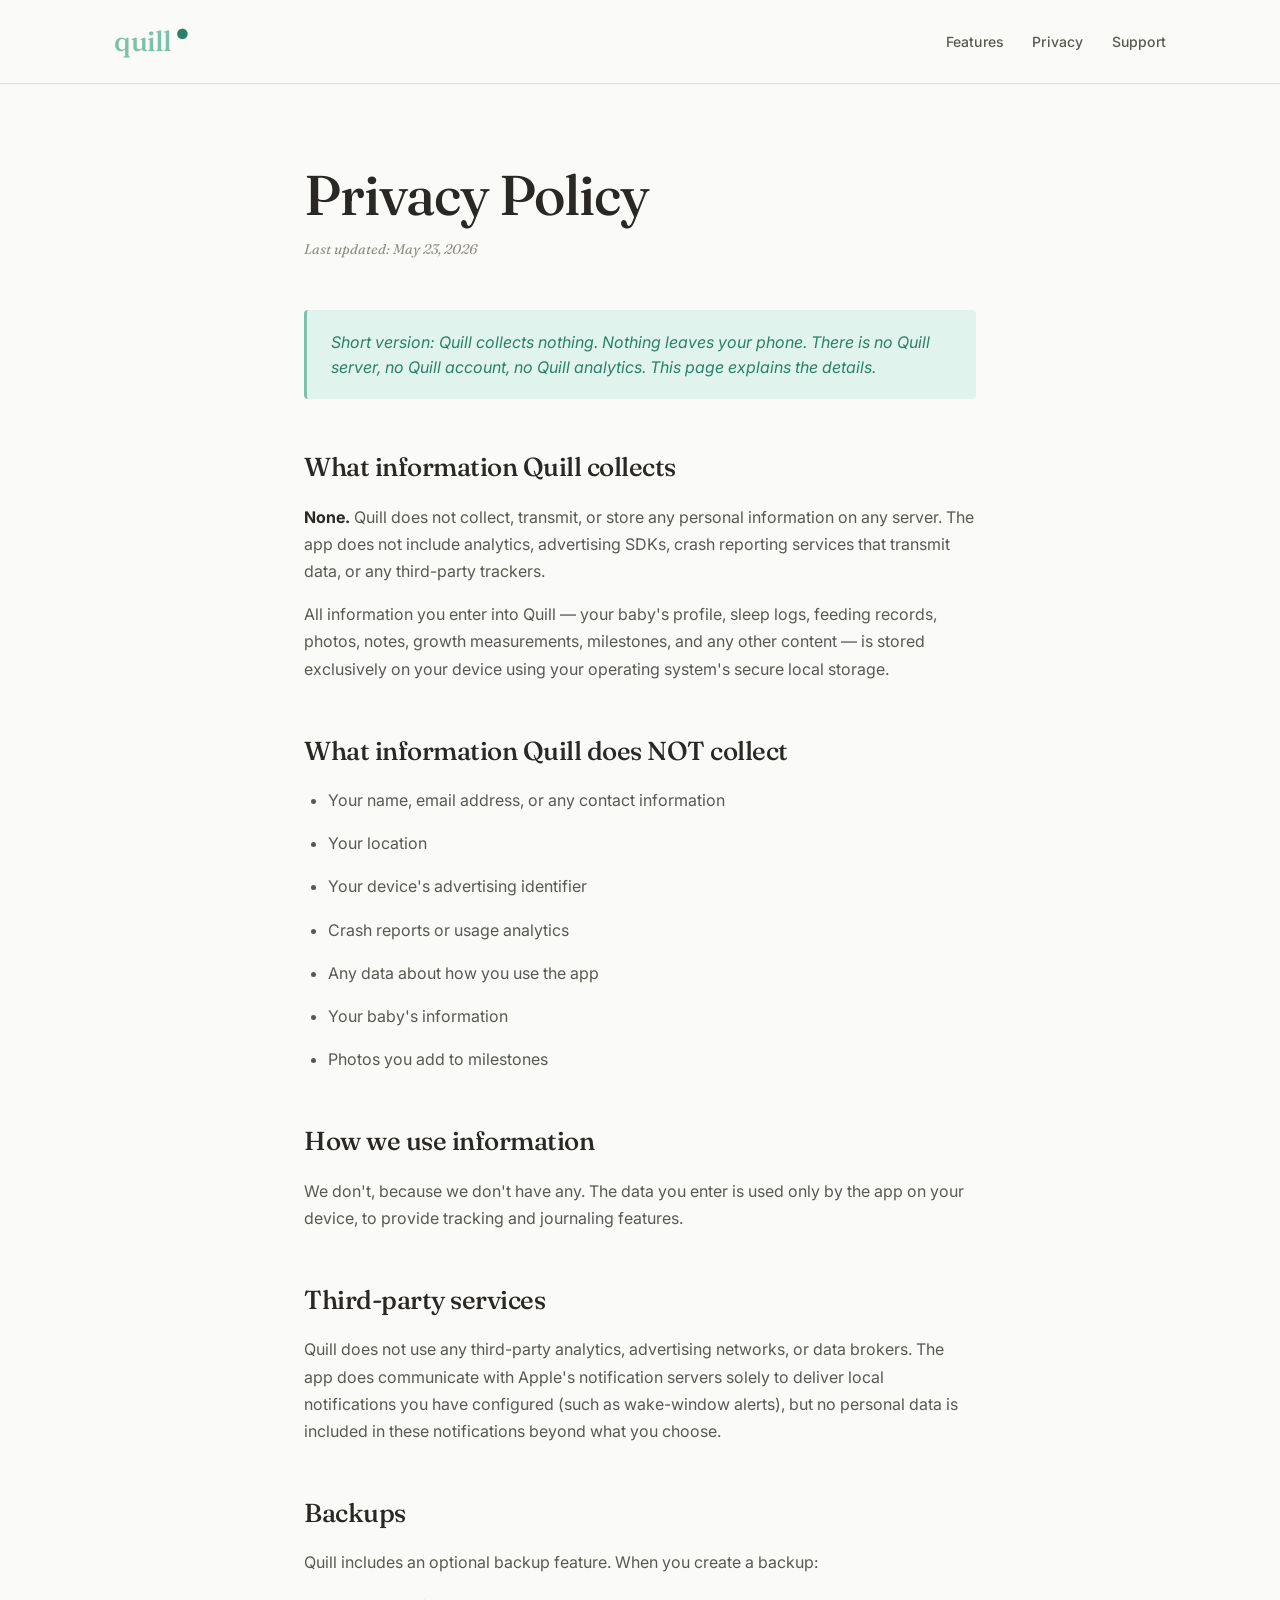
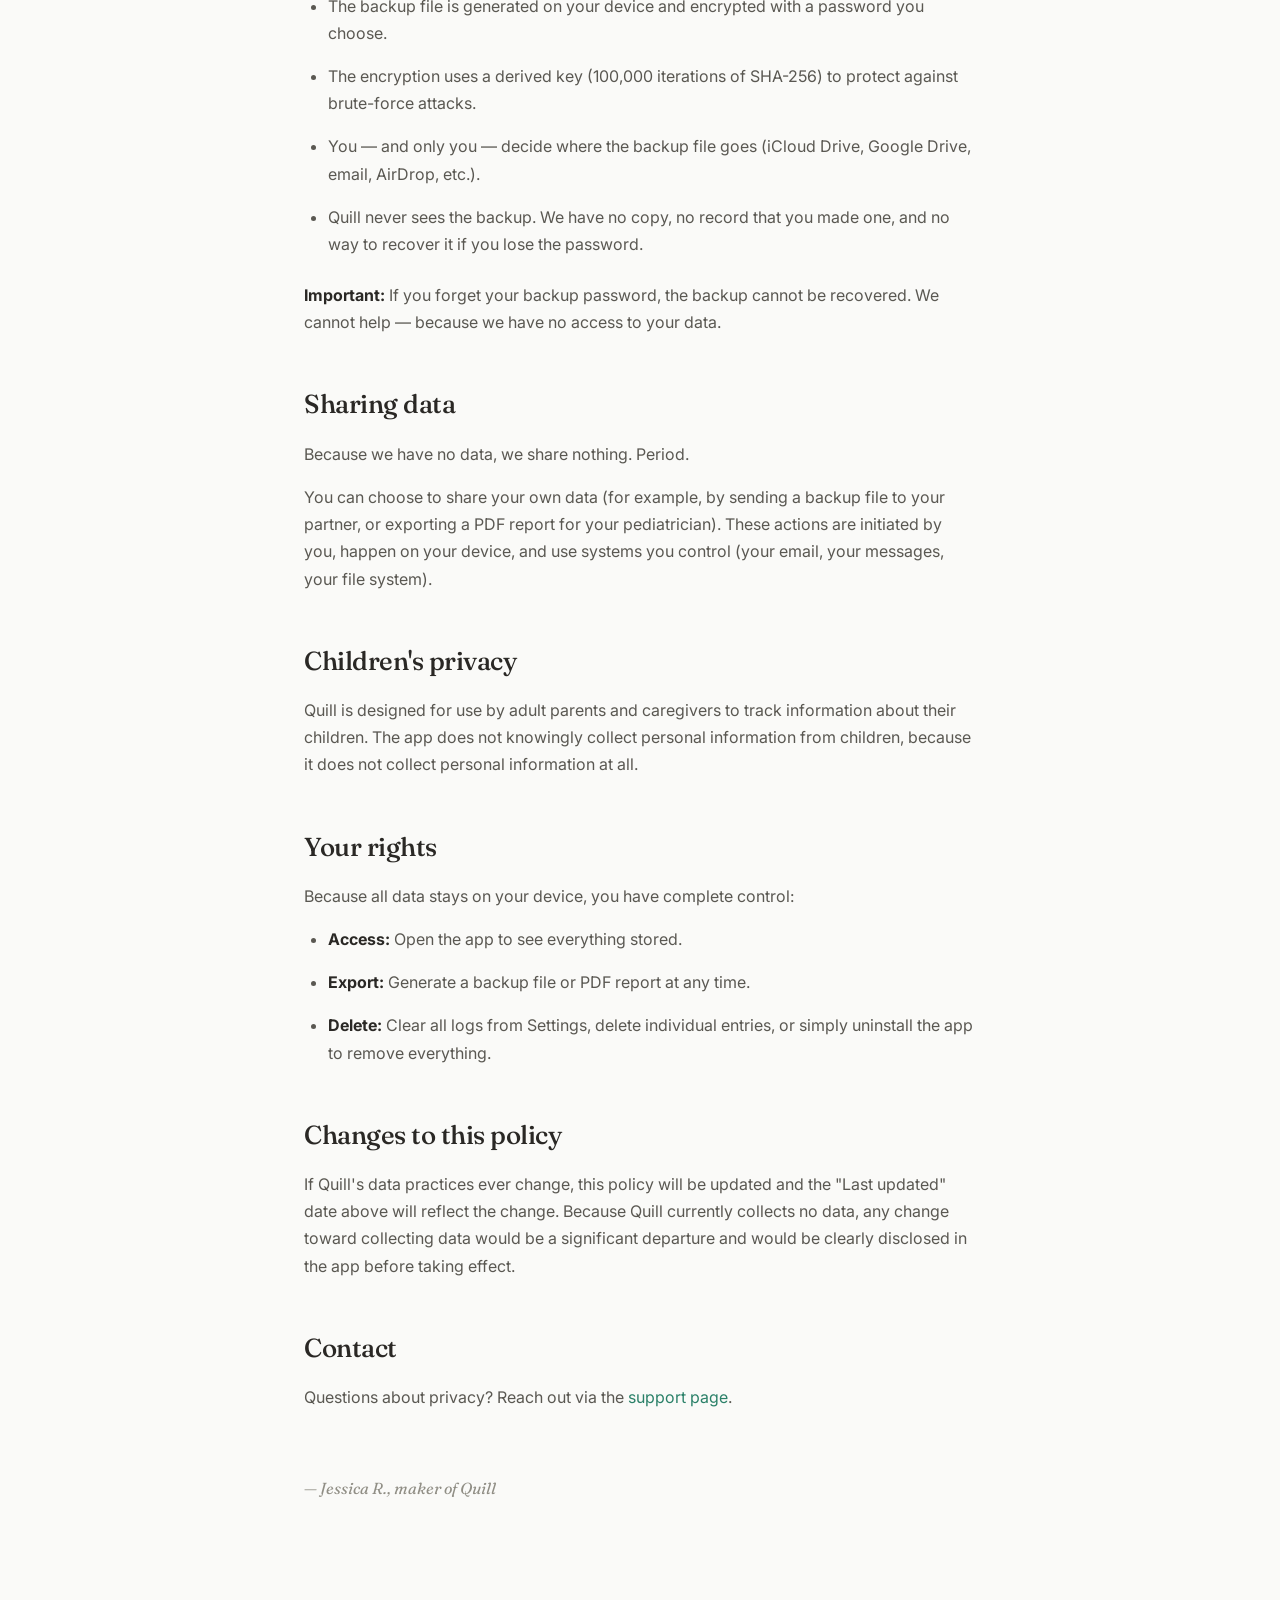
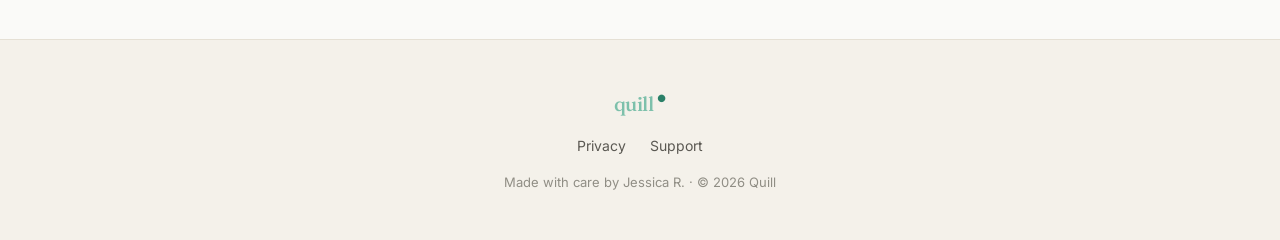
==== privacy.html @ 3c875e8f "Add files via upload" ====
<!DOCTYPE html>
<html lang="en">
<head>
  <meta charset="UTF-8" />
  <meta name="viewport" content="width=device-width, initial-scale=1.0" />
  <title>Privacy Policy — Quill</title>
  <link rel="preconnect" href="https://fonts.googleapis.com" />
  <link rel="preconnect" href="https://fonts.gstatic.com" crossorigin />
  <link href="https://fonts.googleapis.com/css2?family=Fraunces:opsz,wght@9..144,400;9..144,500;9..144,600&family=Inter:wght@400;500;600&display=swap" rel="stylesheet" />
  <link rel="stylesheet" href="style.css" />
</head>
<body>

  <header class="site-header">
    <div class="container header-inner">
      <a href="/" class="brand">
        <span class="brand-word">quill</span>
        <span class="brand-drop" aria-hidden="true">●</span>
      </a>
      <nav class="site-nav">
        <a href="index.html#features">Features</a>
        <a href="index.html#privacy">Privacy</a>
        <a href="support.html">Support</a>
      </nav>
    </div>
  </header>

  <main class="article">
    <div class="container article-inner">

      <h1>Privacy Policy</h1>
      <p class="article-meta">Last updated: May 23, 2026</p>

      <div class="callout">
        Short version: Quill collects nothing. Nothing leaves your phone. There is no Quill server, no Quill account, no Quill analytics. This page explains the details.
      </div>

      <h2>What information Quill collects</h2>
      <p><strong>None.</strong> Quill does not collect, transmit, or store any personal information on any server. The app does not include analytics, advertising SDKs, crash reporting services that transmit data, or any third-party trackers.</p>
      <p>All information you enter into Quill — your baby's profile, sleep logs, feeding records, photos, notes, growth measurements, milestones, and any other content — is stored exclusively on your device using your operating system's secure local storage.</p>

      <h2>What information Quill does NOT collect</h2>
      <ul>
        <li>Your name, email address, or any contact information</li>
        <li>Your location</li>
        <li>Your device's advertising identifier</li>
        <li>Crash reports or usage analytics</li>
        <li>Any data about how you use the app</li>
        <li>Your baby's information</li>
        <li>Photos you add to milestones</li>
      </ul>

      <h2>How we use information</h2>
      <p>We don't, because we don't have any. The data you enter is used only by the app on your device, to provide tracking and journaling features.</p>

      <h2>Third-party services</h2>
      <p>Quill does not use any third-party analytics, advertising networks, or data brokers. The app does communicate with Apple's notification servers solely to deliver local notifications you have configured (such as wake-window alerts), but no personal data is included in these notifications beyond what you choose.</p>

      <h2>Backups</h2>
      <p>Quill includes an optional backup feature. When you create a backup:</p>
      <ul>
        <li>The backup file is generated on your device and encrypted with a password you choose.</li>
        <li>The encryption uses a derived key (100,000 iterations of SHA-256) to protect against brute-force attacks.</li>
        <li>You — and only you — decide where the backup file goes (iCloud Drive, Google Drive, email, AirDrop, etc.).</li>
        <li>Quill never sees the backup. We have no copy, no record that you made one, and no way to recover it if you lose the password.</li>
      </ul>
      <p><strong>Important:</strong> If you forget your backup password, the backup cannot be recovered. We cannot help — because we have no access to your data.</p>

      <h2>Sharing data</h2>
      <p>Because we have no data, we share nothing. Period.</p>
      <p>You can choose to share your own data (for example, by sending a backup file to your partner, or exporting a PDF report for your pediatrician). These actions are initiated by you, happen on your device, and use systems you control (your email, your messages, your file system).</p>

      <h2>Children's privacy</h2>
      <p>Quill is designed for use by adult parents and caregivers to track information about their children. The app does not knowingly collect personal information from children, because it does not collect personal information at all.</p>

      <h2>Your rights</h2>
      <p>Because all data stays on your device, you have complete control:</p>
      <ul>
        <li><strong>Access:</strong> Open the app to see everything stored.</li>
        <li><strong>Export:</strong> Generate a backup file or PDF report at any time.</li>
        <li><strong>Delete:</strong> Clear all logs from Settings, delete individual entries, or simply uninstall the app to remove everything.</li>
      </ul>

      <h2>Changes to this policy</h2>
      <p>If Quill's data practices ever change, this policy will be updated and the "Last updated" date above will reflect the change. Because Quill currently collects no data, any change toward collecting data would be a significant departure and would be clearly disclosed in the app before taking effect.</p>

      <h2>Contact</h2>
      <p>Questions about privacy? Reach out via the <a href="support.html">support page</a>.</p>

      <p style="margin-top: 64px; font-style: italic; color: var(--ink-faint); font-family: var(--font-display);">
        — Jessica R., maker of Quill
      </p>

    </div>
  </main>

  <footer class="site-footer">
    <div class="container footer-inner">
      <div class="footer-brand">
        <span class="brand-word small">quill</span>
        <span class="brand-drop small" aria-hidden="true">●</span>
      </div>
      <nav class="footer-nav">
        <a href="privacy.html">Privacy</a>
        <a href="support.html">Support</a>
      </nav>
      <p class="footer-meta">
        Made with care by Jessica R. · &copy; <span id="year">2026</span> Quill
      </p>
    </div>
  </footer>

  <script>document.getElementById('year').textContent = new Date().getFullYear();</script>
</body>
</html>
---- style.css ----
/* ───────────────────────────────────────────────────────────
   Quill — Editorial baby journal aesthetic
   Cream paper, sage accent, serif headlines, generous space.
   ─────────────────────────────────────────────────────────── */

:root {
  --bg: #FAFAF8;
  --bg-soft: #F4F1EA;
  --ink: #2A2825;
  --ink-soft: #5A5852;
  --ink-faint: #908E85;
  --rule: #E5E0D5;
  --sage: #2A8068;
  --sage-soft: #7DC0AB;
  --sage-bg: #E0F3ED;
  --accent: #2A8068;

  --font-display: 'Fraunces', Georgia, serif;
  --font-body: 'Inter', system-ui, sans-serif;

  --max-width: 1100px;
  --gutter: 24px;
}

* { box-sizing: border-box; }
html, body { margin: 0; padding: 0; }
body {
  background: var(--bg);
  color: var(--ink);
  font-family: var(--font-body);
  font-size: 16px;
  line-height: 1.55;
  -webkit-font-smoothing: antialiased;
  -moz-osx-font-smoothing: grayscale;
}

.container {
  max-width: var(--max-width);
  margin: 0 auto;
  padding: 0 var(--gutter);
}

a { color: var(--accent); text-decoration: none; }
a:hover { text-decoration: underline; }

/* ───────────────────────────────────────────────────────────
   Header
   ─────────────────────────────────────────────────────────── */
.site-header {
  border-bottom: 1px solid var(--rule);
  padding: 20px 0;
}
.header-inner {
  display: flex;
  justify-content: space-between;
  align-items: center;
}
.brand {
  display: inline-flex;
  align-items: baseline;
  gap: 4px;
  text-decoration: none;
  color: var(--accent);
}
.brand-word {
  font-family: var(--font-display);
  font-size: 28px;
  font-weight: 500;
  letter-spacing: -0.5px;
  color: var(--sage-soft);
}
.brand-drop {
  font-size: 14px;
  color: var(--accent);
  transform: translateY(-12px);
  display: inline-block;
  line-height: 1;
}
.brand-word.small { font-size: 20px; }
.brand-drop.small { font-size: 10px; transform: translateY(-9px); }

.site-nav {
  display: flex;
  gap: 28px;
}
.site-nav a {
  color: var(--ink-soft);
  font-size: 14px;
  font-weight: 500;
  letter-spacing: 0.2px;
}
.site-nav a:hover {
  color: var(--accent);
  text-decoration: none;
}

/* ───────────────────────────────────────────────────────────
   Hero
   ─────────────────────────────────────────────────────────── */
.hero {
  padding: 100px 0 80px;
  position: relative;
}
.hero::before {
  content: "";
  position: absolute;
  top: 50%;
  right: 0;
  width: 280px;
  height: 280px;
  background: var(--sage-bg);
  border-radius: 50%;
  transform: translate(20%, -50%);
  opacity: 0.45;
  z-index: 0;
  filter: blur(40px);
}
.hero-inner {
  position: relative;
  z-index: 1;
  max-width: 760px;
}
.eyebrow {
  font-family: var(--font-display);
  font-style: italic;
  color: var(--ink-faint);
  font-size: 16px;
  margin: 0 0 24px;
  letter-spacing: 0.2px;
}
.hero-title {
  font-family: var(--font-display);
  font-weight: 500;
  font-size: clamp(44px, 7vw, 80px);
  line-height: 1.05;
  letter-spacing: -2px;
  margin: 0 0 32px;
  color: var(--ink);
}
.hero-title .accent {
  color: var(--accent);
  font-style: italic;
  font-weight: 500;
}
.hero-sub {
  font-size: 18px;
  line-height: 1.7;
  color: var(--ink-soft);
  max-width: 600px;
  margin: 0 0 40px;
}
.hero-cta {
  display: flex;
  gap: 16px;
  flex-wrap: wrap;
}

/* ───────────────────────────────────────────────────────────
   Buttons
   ─────────────────────────────────────────────────────────── */
.btn {
  display: inline-flex;
  align-items: center;
  justify-content: center;
  padding: 14px 28px;
  border-radius: 999px;
  font-size: 15px;
  font-weight: 500;
  text-decoration: none;
  transition: transform 0.12s ease, box-shadow 0.12s ease, background 0.12s ease;
  cursor: pointer;
  border: none;
}
.btn:hover { text-decoration: none; }

.btn-primary {
  background: var(--accent);
  color: white;
  box-shadow: 0 2px 12px rgba(42, 128, 104, 0.2);
}
.btn-primary:hover {
  background: #1f6b56;
  transform: translateY(-1px);
  box-shadow: 0 4px 16px rgba(42, 128, 104, 0.3);
}

.btn-ghost {
  background: transparent;
  color: var(--ink-soft);
  border: 1px solid var(--rule);
}
.btn-ghost:hover {
  border-color: var(--ink-soft);
  color: var(--ink);
}

.btn-large {
  padding: 16px 36px;
  font-size: 16px;
}

/* ───────────────────────────────────────────────────────────
   Sections (shared)
   ─────────────────────────────────────────────────────────── */
.section-eyebrow {
  font-family: var(--font-display);
  font-style: italic;
  font-size: 14px;
  color: var(--ink-faint);
  letter-spacing: 0.4px;
  margin: 0 0 8px;
  text-transform: lowercase;
}
.section-title {
  font-family: var(--font-display);
  font-weight: 500;
  font-size: clamp(32px, 5vw, 48px);
  line-height: 1.1;
  letter-spacing: -1px;
  color: var(--ink);
  margin: 0 0 56px;
  max-width: 700px;
}

/* ───────────────────────────────────────────────────────────
   Features grid
   ─────────────────────────────────────────────────────────── */
.features {
  padding: 100px 0;
  background: var(--bg-soft);
  border-top: 1px solid var(--rule);
  border-bottom: 1px solid var(--rule);
}
.feature-grid {
  display: grid;
  grid-template-columns: repeat(auto-fit, minmax(280px, 1fr));
  gap: 32px;
}
.feature {
  background: var(--bg);
  padding: 28px;
  border-radius: 16px;
  border: 1px solid var(--rule);
  transition: transform 0.2s ease, box-shadow 0.2s ease;
}
.feature:hover {
  transform: translateY(-2px);
  box-shadow: 0 8px 28px rgba(0, 0, 0, 0.04);
}
.feature-icon {
  width: 48px;
  height: 48px;
  border-radius: 12px;
  display: flex;
  align-items: center;
  justify-content: center;
  font-size: 22px;
  font-weight: 600;
  margin-bottom: 18px;
}
.feature h3 {
  font-family: var(--font-display);
  font-size: 20px;
  font-weight: 500;
  margin: 0 0 10px;
  color: var(--ink);
  letter-spacing: -0.3px;
}
.feature p {
  font-size: 14px;
  line-height: 1.6;
  color: var(--ink-soft);
  margin: 0;
}

/* ───────────────────────────────────────────────────────────
   Privacy
   ─────────────────────────────────────────────────────────── */
.privacy {
  padding: 100px 0;
}
.privacy-inner {
  max-width: 760px;
}
.privacy-lead {
  font-size: 19px;
  line-height: 1.7;
  color: var(--ink-soft);
  margin: 0 0 40px;
  font-family: var(--font-display);
  font-weight: 400;
  font-style: italic;
}
.privacy-lead strong {
  color: var(--accent);
  font-style: normal;
  font-weight: 600;
}

.privacy-promises {
  list-style: none;
  padding: 0;
  margin: 0 0 32px;
}
.privacy-promises li {
  display: flex;
  gap: 18px;
  padding: 20px 0;
  border-top: 1px solid var(--rule);
}
.privacy-promises li:last-child {
  border-bottom: 1px solid var(--rule);
}
.promise-bullet {
  color: var(--accent);
  font-weight: 600;
  flex-shrink: 0;
  width: 24px;
  text-align: center;
  font-size: 18px;
  line-height: 1.55;
}
.privacy-promises strong {
  display: block;
  color: var(--ink);
  font-weight: 600;
  margin-bottom: 4px;
}
.privacy-promises div {
  font-size: 15px;
  line-height: 1.6;
  color: var(--ink-soft);
}

.privacy-coda {
  margin-top: 32px;
  font-size: 15px;
}
.privacy-coda a {
  color: var(--accent);
  font-weight: 500;
}

/* ───────────────────────────────────────────────────────────
   Maker
   ─────────────────────────────────────────────────────────── */
.maker {
  padding: 100px 0;
  background: var(--bg-soft);
  border-top: 1px solid var(--rule);
}
.maker-inner {
  max-width: 680px;
}
.maker-body {
  font-size: 17px;
  line-height: 1.75;
  color: var(--ink-soft);
  margin: 0 0 20px;
}
.maker-body:last-child { margin-bottom: 0; }

/* ───────────────────────────────────────────────────────────
   CTA
   ─────────────────────────────────────────────────────────── */
.cta {
  padding: 120px 0;
  text-align: center;
}
.cta-inner h2 {
  font-family: var(--font-display);
  font-size: clamp(40px, 6vw, 64px);
  font-weight: 500;
  font-style: italic;
  color: var(--ink);
  letter-spacing: -1px;
  margin: 0 0 16px;
}
.cta-inner p {
  font-size: 17px;
  color: var(--ink-soft);
  max-width: 480px;
  margin: 0 auto 32px;
}

/* ───────────────────────────────────────────────────────────
   Footer
   ─────────────────────────────────────────────────────────── */
.site-footer {
  background: var(--bg-soft);
  border-top: 1px solid var(--rule);
  padding: 48px 0;
}
.footer-inner {
  display: flex;
  flex-direction: column;
  align-items: center;
  gap: 16px;
}
.footer-brand {
  display: inline-flex;
  align-items: baseline;
  gap: 4px;
}
.footer-nav {
  display: flex;
  gap: 24px;
}
.footer-nav a {
  color: var(--ink-soft);
  font-size: 14px;
}
.footer-meta {
  font-size: 13px;
  color: var(--ink-faint);
  margin: 0;
  text-align: center;
}

/* ───────────────────────────────────────────────────────────
   Article pages (privacy, support)
   ─────────────────────────────────────────────────────────── */
.article {
  padding: 80px 0 120px;
}
.article-inner {
  max-width: 720px;
}
.article h1 {
  font-family: var(--font-display);
  font-weight: 500;
  font-size: clamp(36px, 5vw, 56px);
  line-height: 1.1;
  letter-spacing: -1px;
  margin: 0 0 12px;
  color: var(--ink);
}
.article .article-meta {
  font-size: 14px;
  color: var(--ink-faint);
  font-style: italic;
  font-family: var(--font-display);
  margin: 0 0 48px;
}
.article h2 {
  font-family: var(--font-display);
  font-weight: 500;
  font-size: 26px;
  letter-spacing: -0.5px;
  color: var(--ink);
  margin: 48px 0 16px;
}
.article h3 {
  font-family: var(--font-display);
  font-weight: 500;
  font-size: 19px;
  color: var(--ink);
  margin: 32px 0 12px;
}
.article p, .article li {
  font-size: 16px;
  line-height: 1.7;
  color: var(--ink-soft);
  margin: 0 0 16px;
}
.article ul, .article ol {
  padding-left: 24px;
  margin: 0 0 24px;
}
.article strong { color: var(--ink); }
.article .callout {
  background: var(--sage-bg);
  border-left: 3px solid var(--sage-soft);
  padding: 20px 24px;
  border-radius: 4px;
  margin: 32px 0;
  font-style: italic;
  color: #2A8068;
}

/* FAQ */
.faq-item {
  border-top: 1px solid var(--rule);
  padding: 20px 0;
}
.faq-item:last-child {
  border-bottom: 1px solid var(--rule);
}
.faq-question {
  font-family: var(--font-display);
  font-size: 18px;
  font-weight: 500;
  color: var(--ink);
  margin: 0 0 8px;
}
.faq-answer {
  margin: 0;
  color: var(--ink-soft);
}

/* Contact card */
.contact-card {
  background: var(--bg-soft);
  border: 1px solid var(--rule);
  padding: 28px;
  border-radius: 16px;
  margin: 32px 0;
}
.contact-card p {
  margin: 0 0 8px;
}
.contact-card .email {
  font-family: var(--font-display);
  font-size: 22px;
  color: var(--accent);
  font-weight: 500;
}

/* ───────────────────────────────────────────────────────────
   Mobile
   ─────────────────────────────────────────────────────────── */
@media (max-width: 640px) {
  :root { --gutter: 20px; }
  .hero { padding: 60px 0 60px; }
  .features, .privacy, .maker { padding: 64px 0; }
  .cta { padding: 80px 0; }
  .site-nav { gap: 16px; }
  .site-nav a { font-size: 13px; }
  .section-title { margin-bottom: 36px; }
  .feature { padding: 22px; }
  .footer-inner { text-align: center; }
}
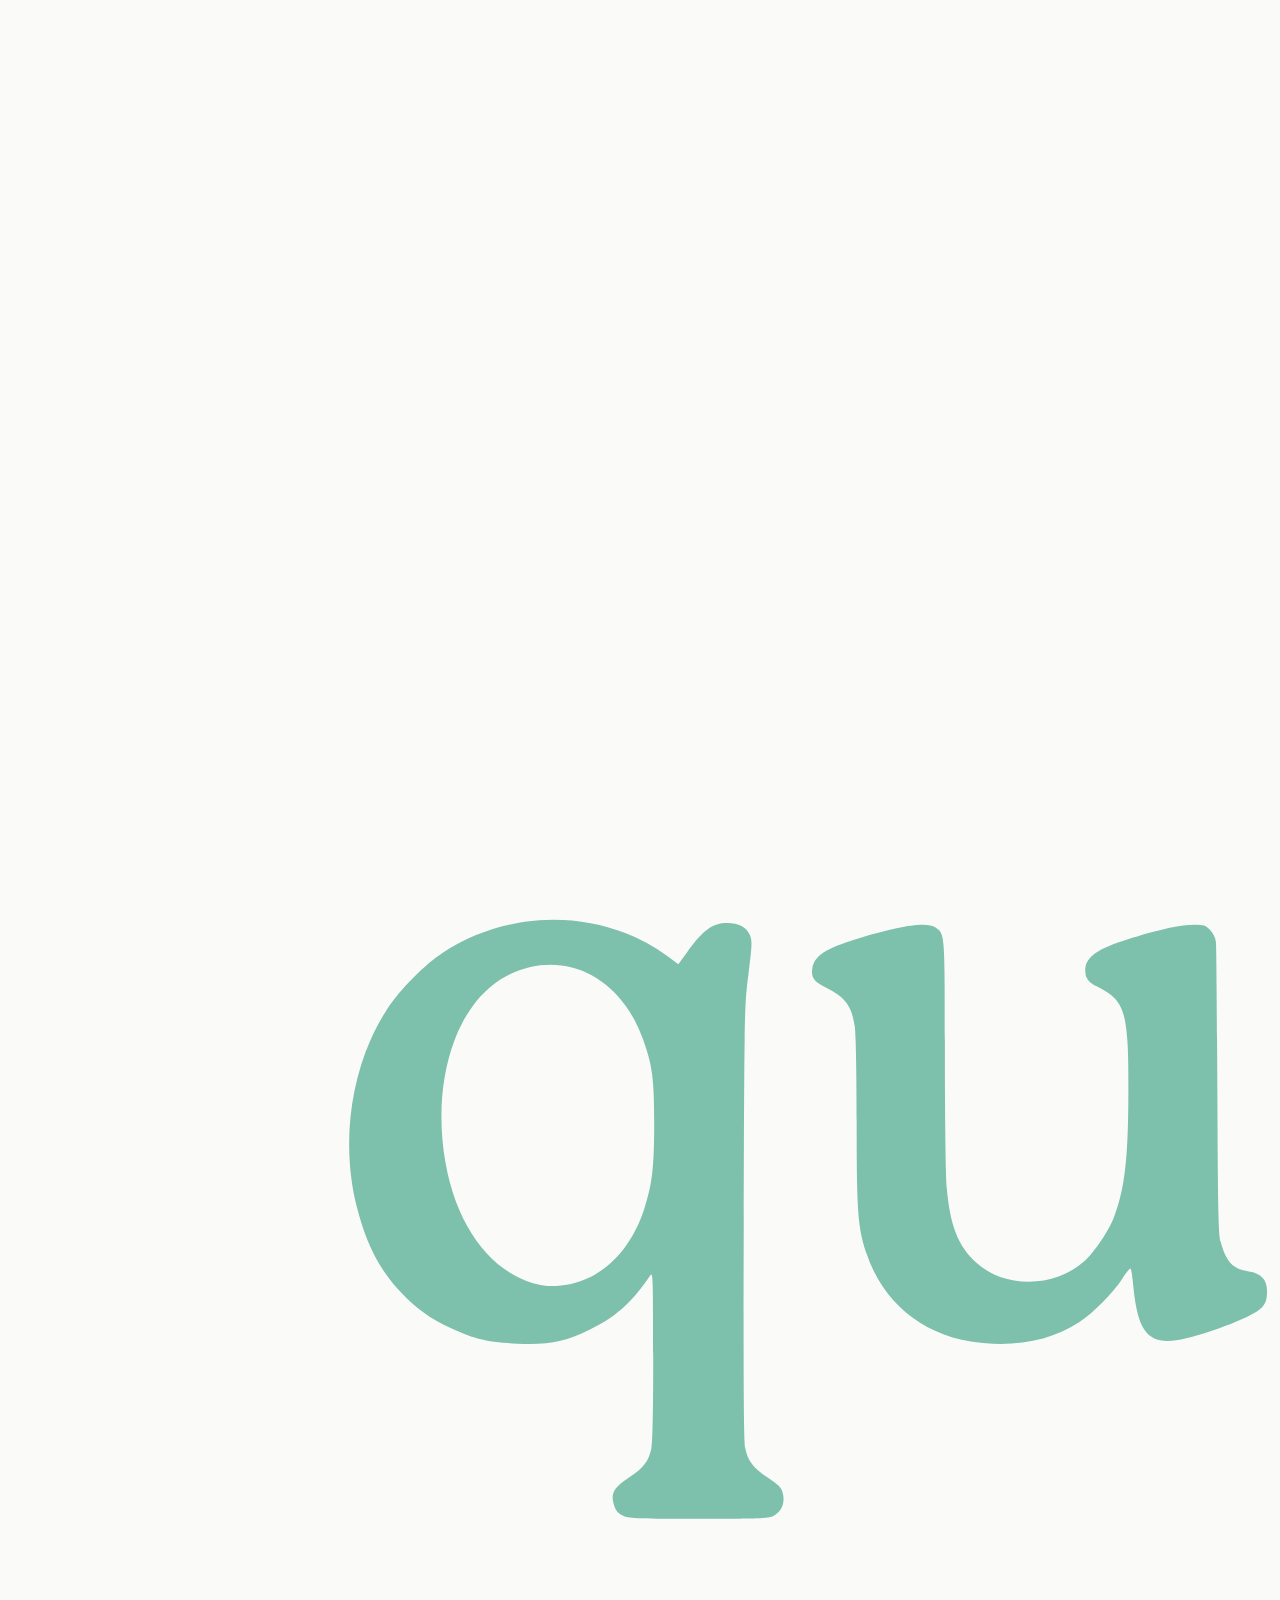
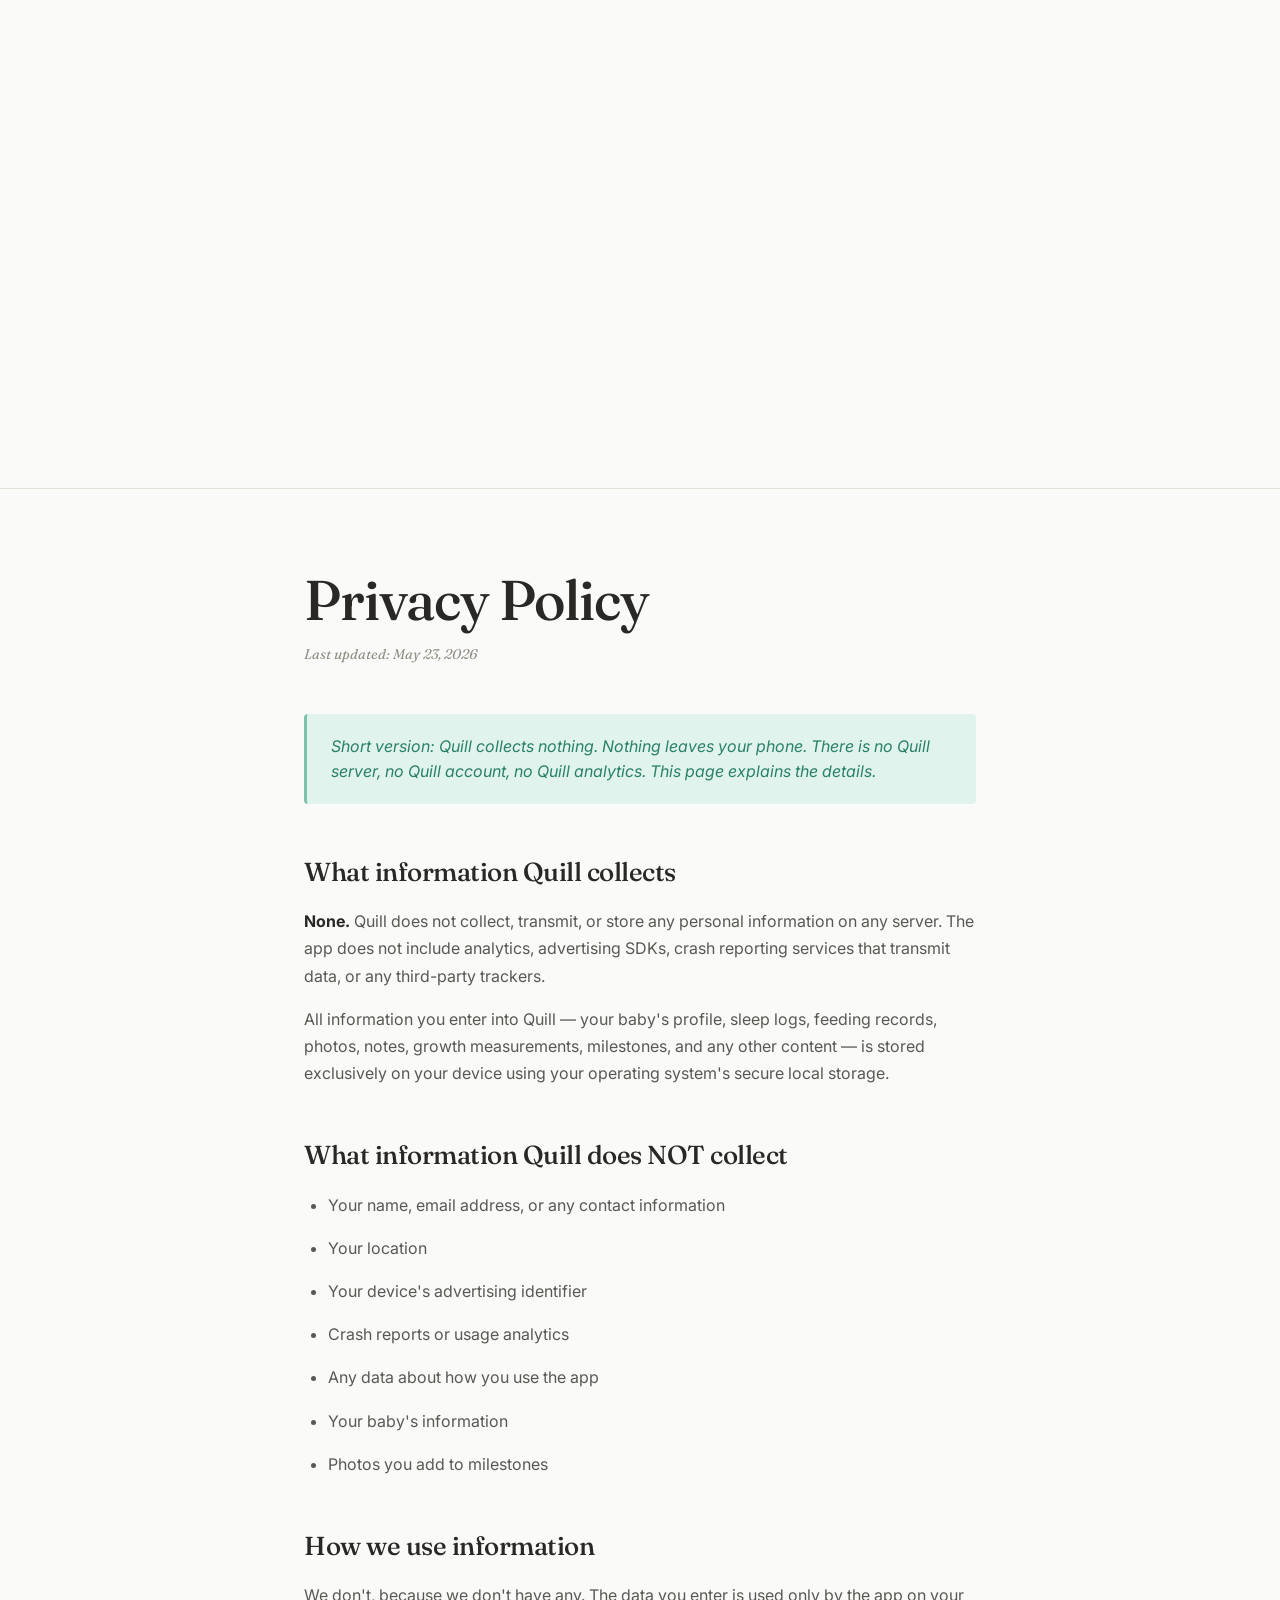
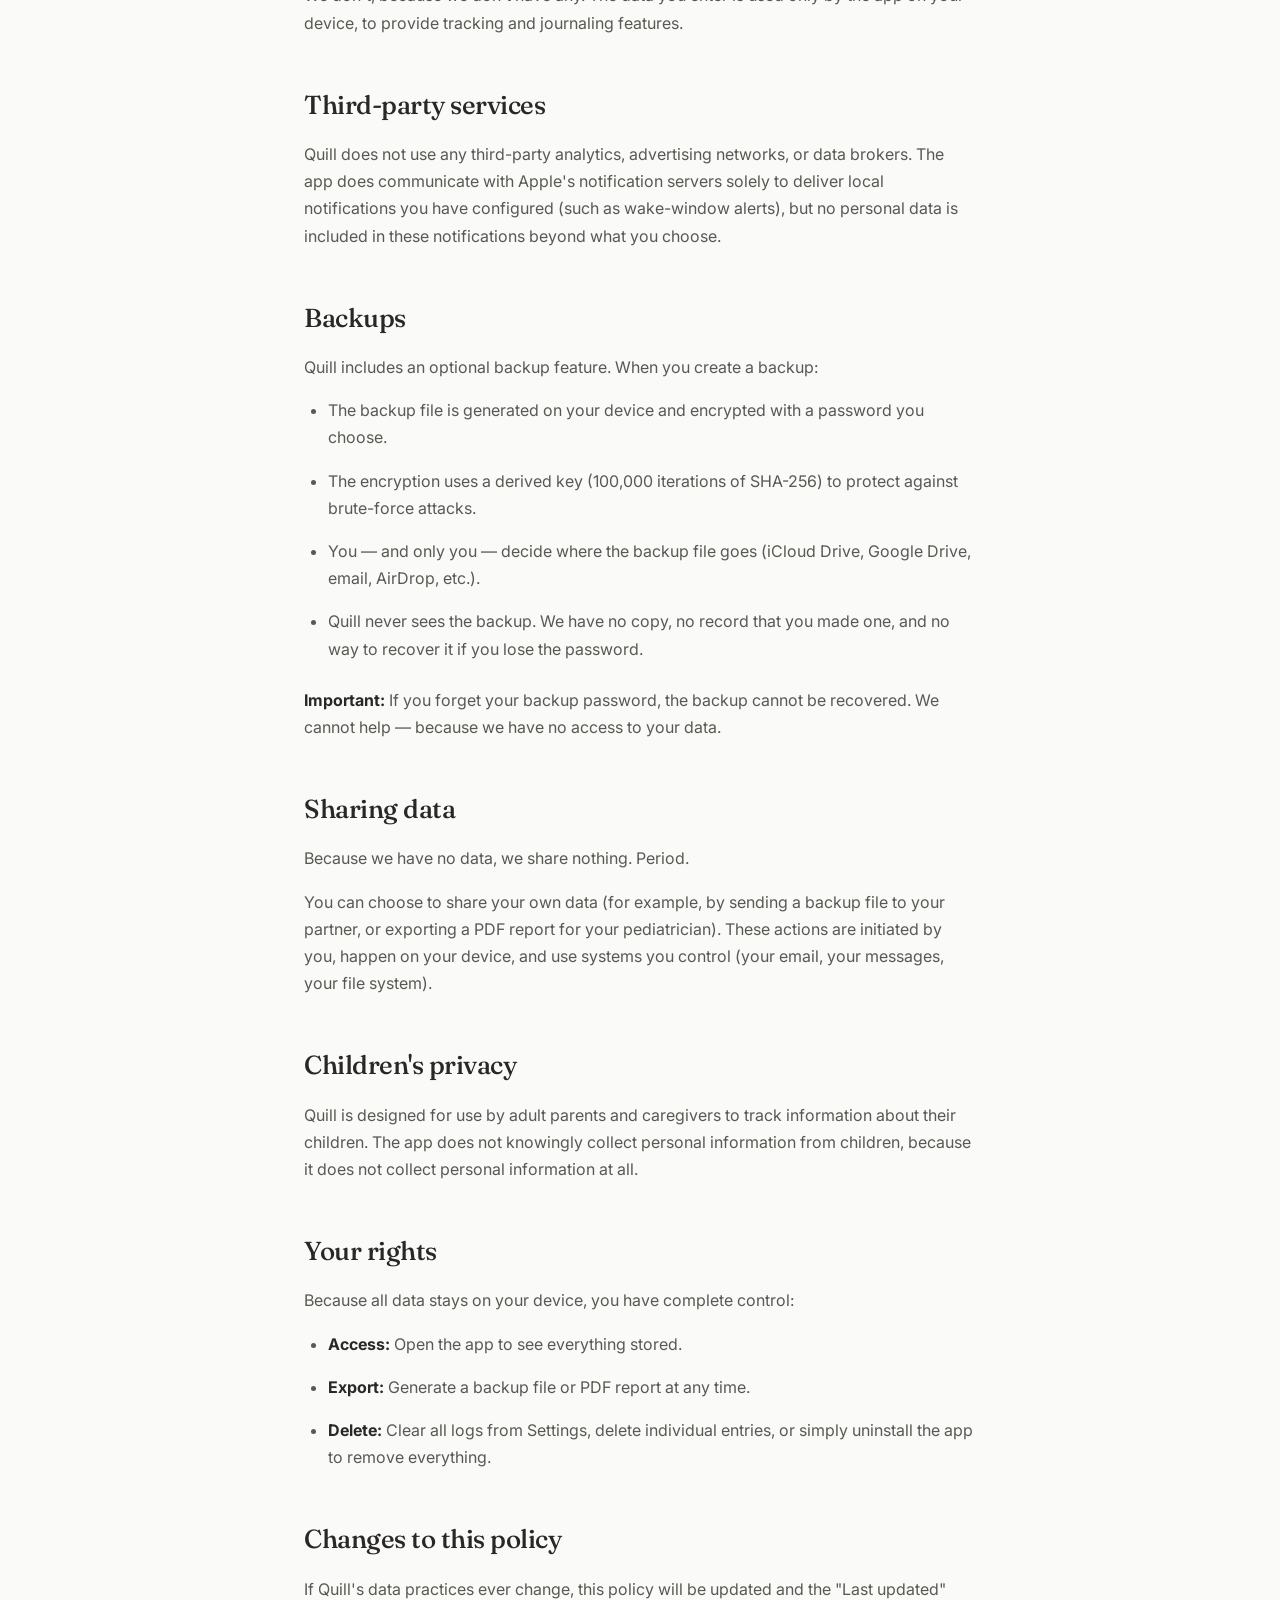
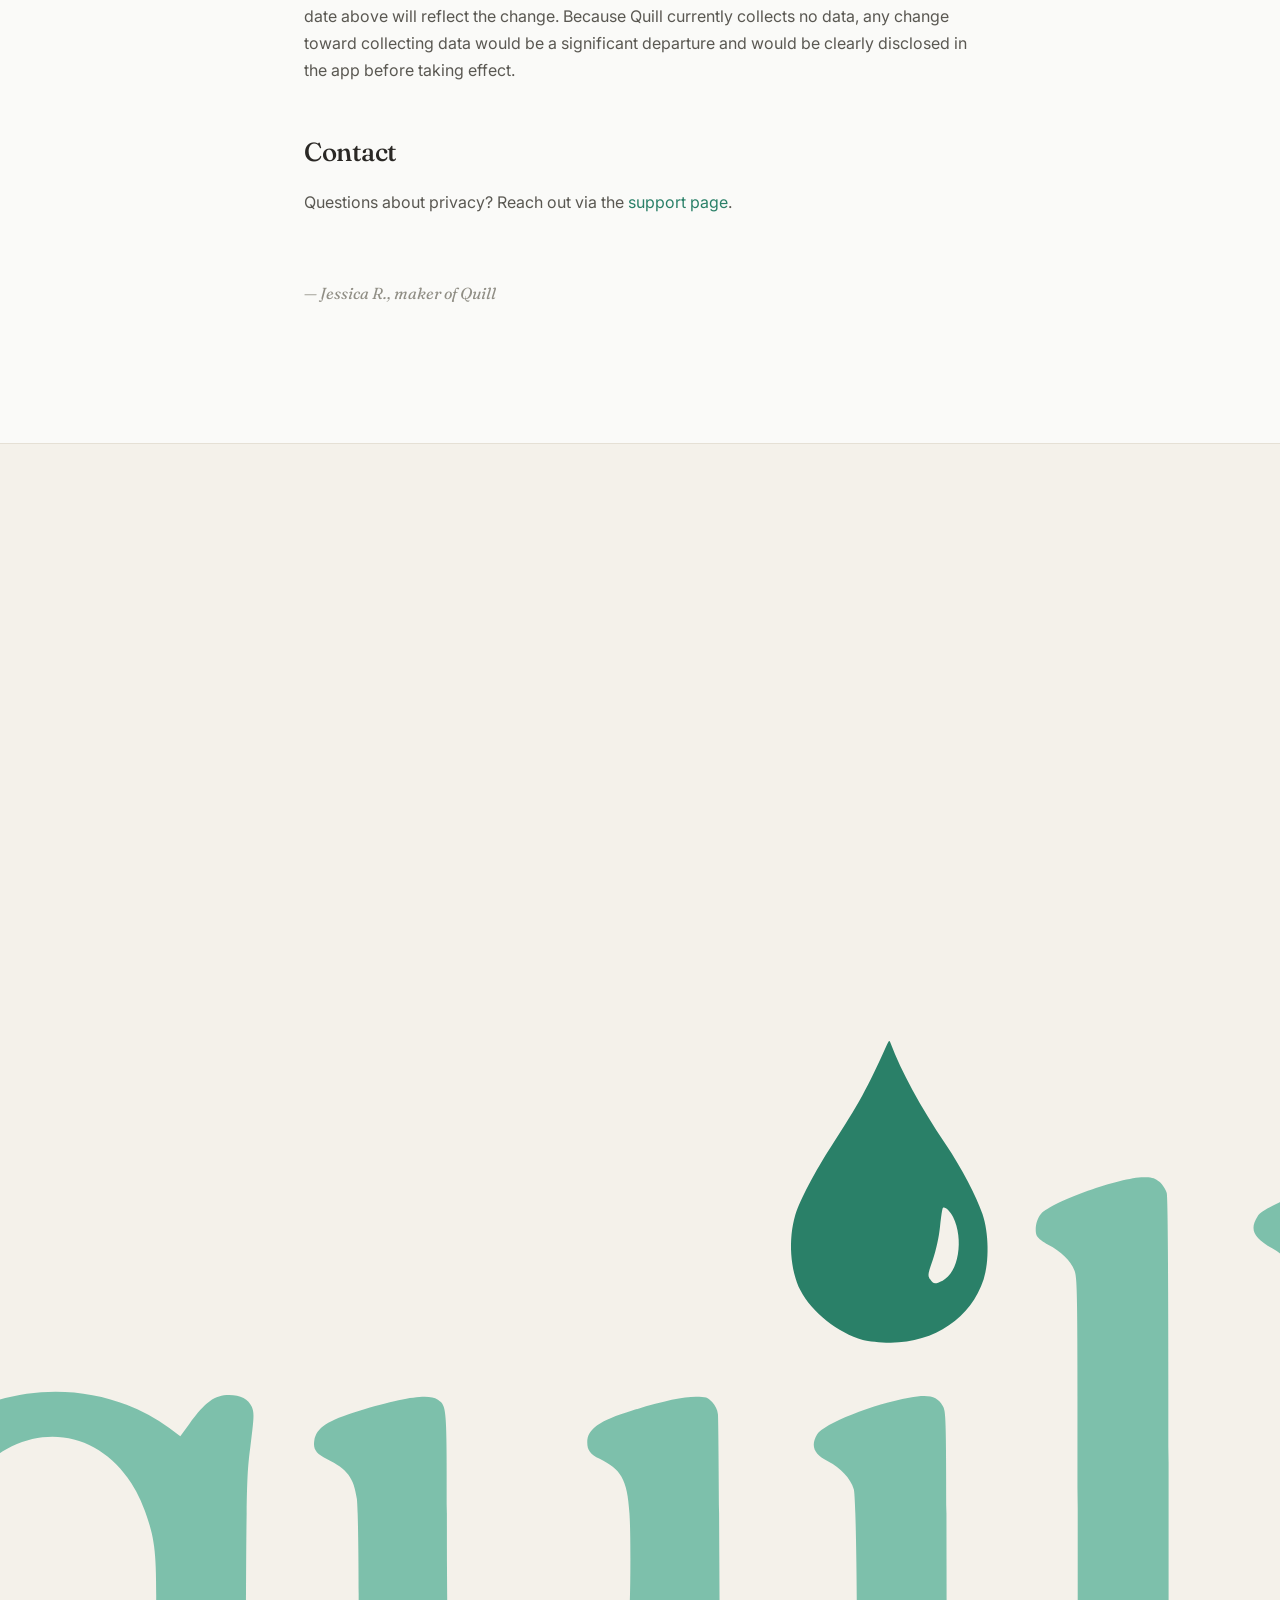
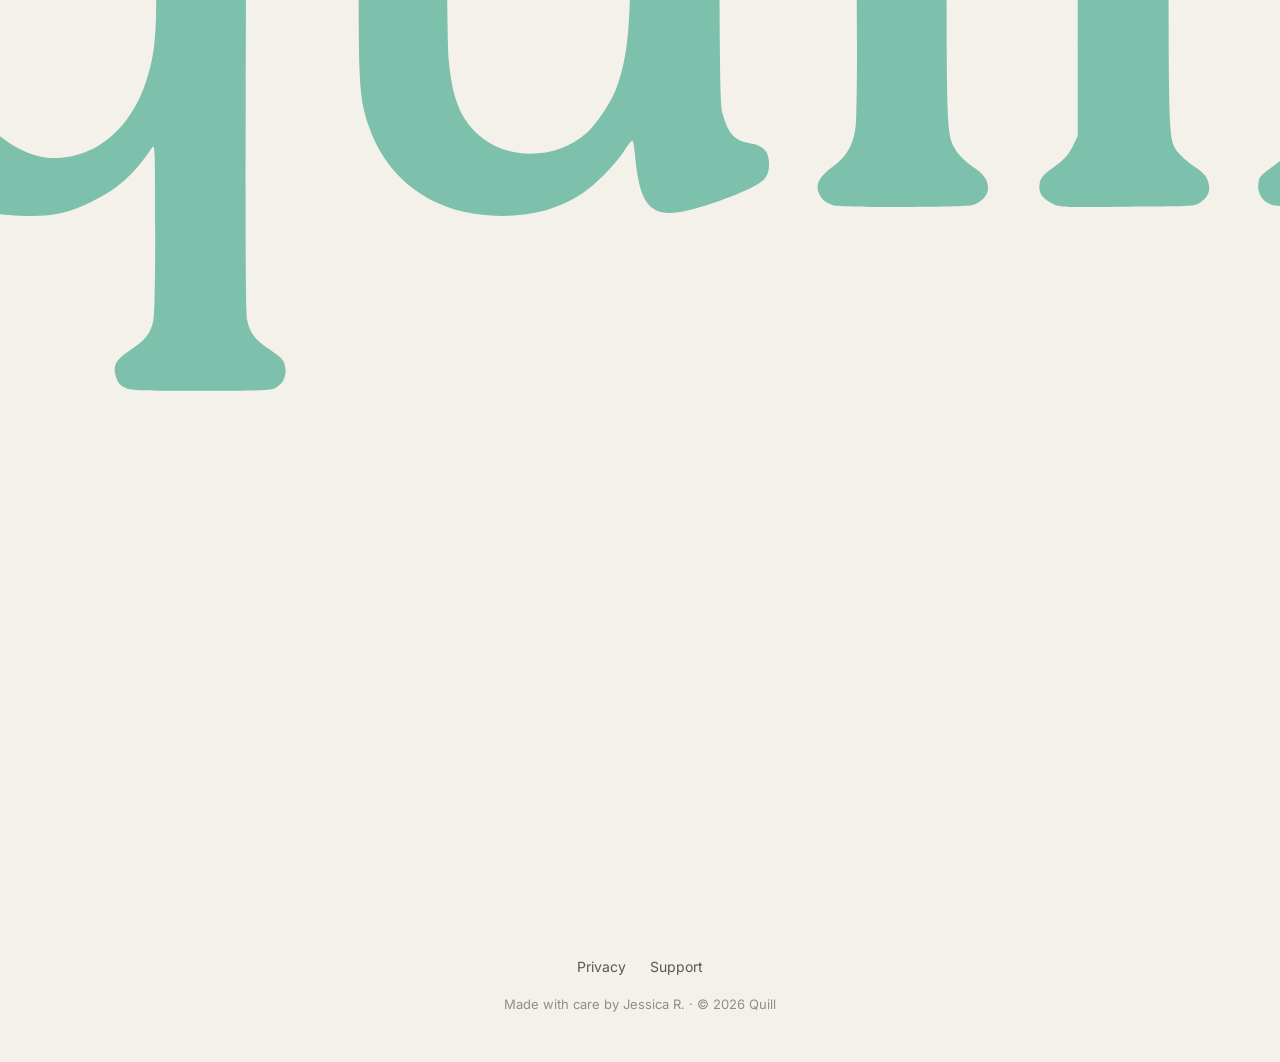
==== commit 51f8c010: "Update privacy.html" ====
--- a/privacy.html
+++ b/privacy.html
@@ -14,8 +14,7 @@
   <header class="site-header">
     <div class="container header-inner">
       <a href="/" class="brand">
-        <span class="brand-word">quill</span>
-        <span class="brand-drop" aria-hidden="true">●</span>
+        <img src="logo.png" alt="Quill" class="brand-logo" />
       </a>
       <nav class="site-nav">
         <a href="index.html#features">Features</a>
@@ -97,8 +96,7 @@
   <footer class="site-footer">
     <div class="container footer-inner">
       <div class="footer-brand">
-        <span class="brand-word small">quill</span>
-        <span class="brand-drop small" aria-hidden="true">●</span>
+        <img src="logo.png" alt="Quill" class="brand-logo brand-logo-small" />
       </div>
       <nav class="footer-nav">
         <a href="privacy.html">Privacy</a>
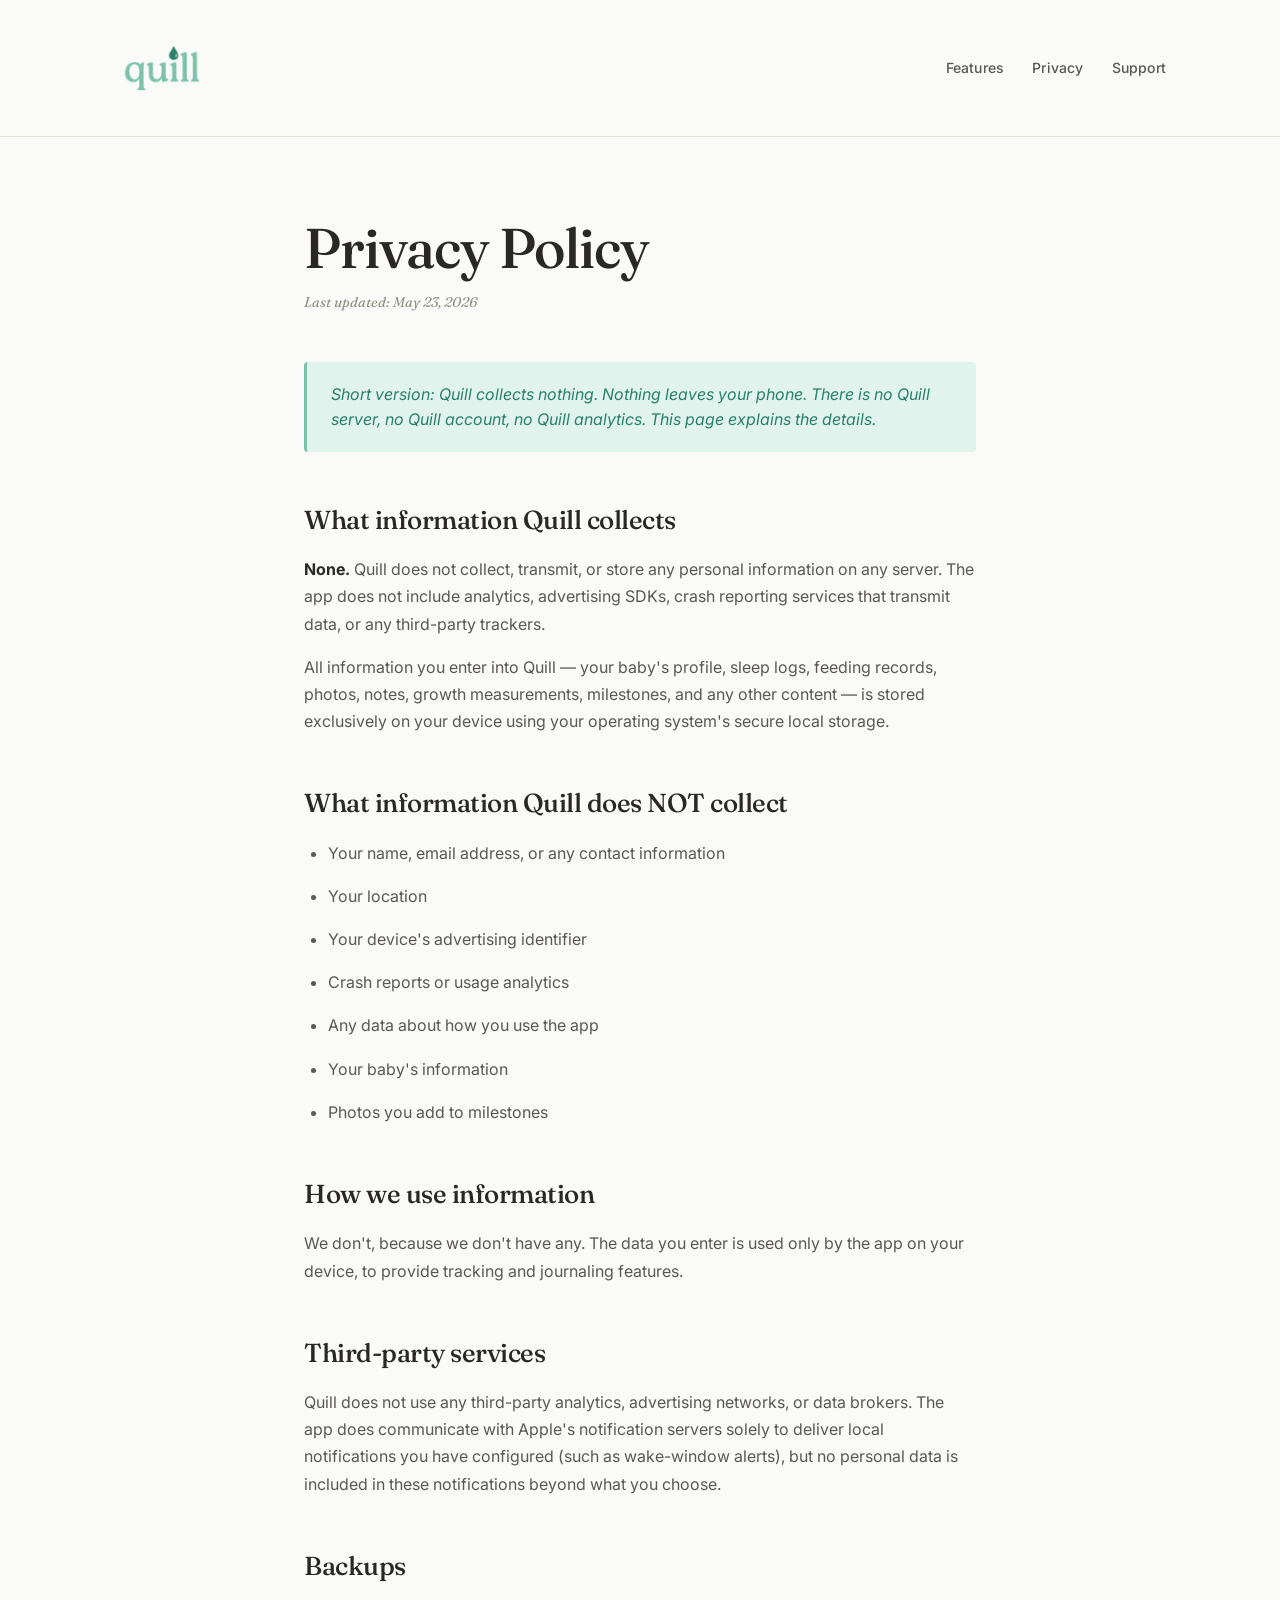
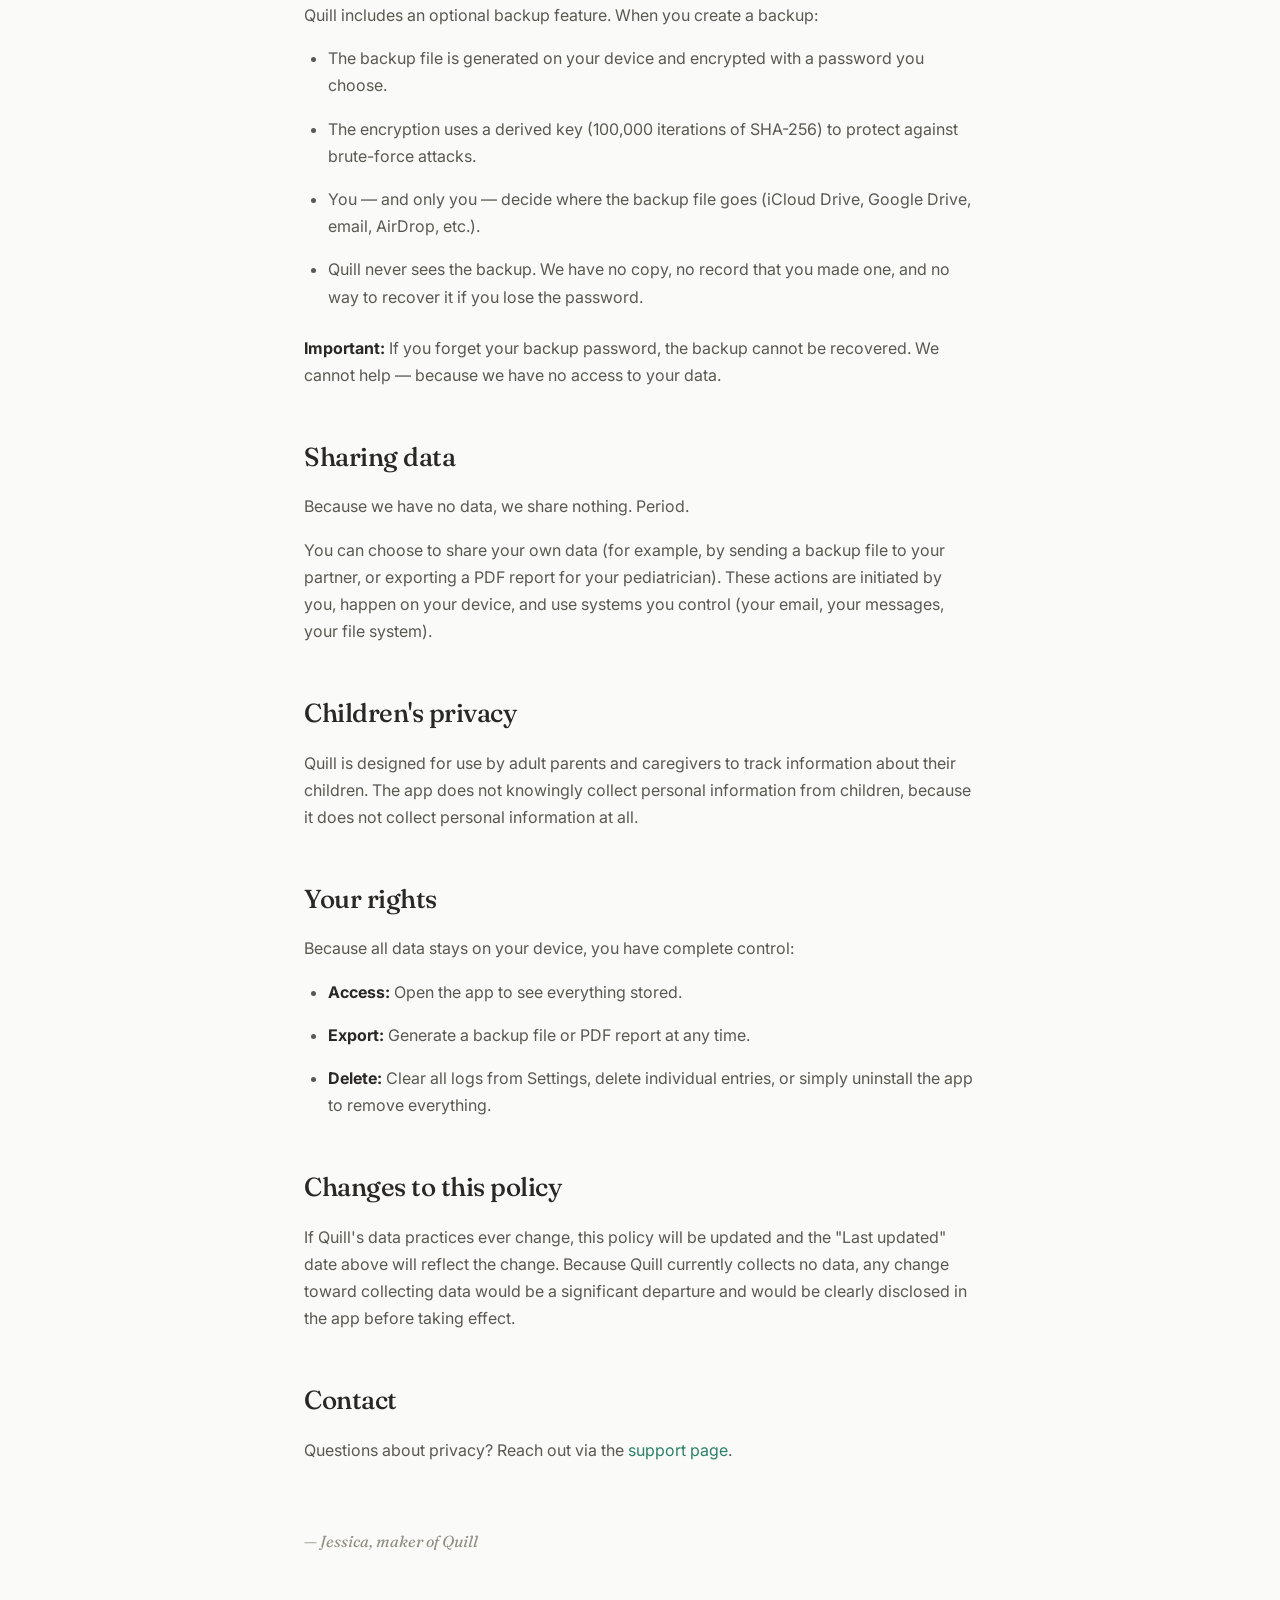
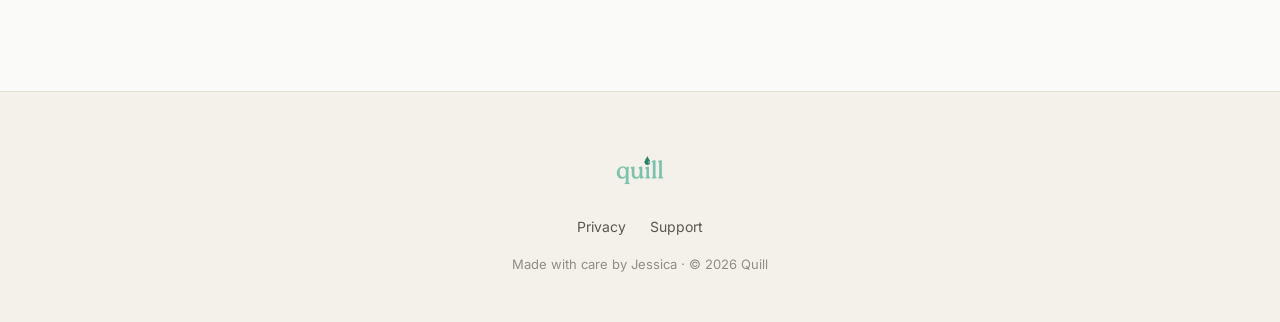
==== commit 90af2b0d: "Update privacy.html" ====
--- a/privacy.html
+++ b/privacy.html
@@ -87,7 +87,7 @@
       <p>Questions about privacy? Reach out via the <a href="support.html">support page</a>.</p>
 
       <p style="margin-top: 64px; font-style: italic; color: var(--ink-faint); font-family: var(--font-display);">
-        — Jessica R., maker of Quill
+        — Jessica, maker of Quill
       </p>
 
     </div>
@@ -103,7 +103,7 @@
         <a href="support.html">Support</a>
       </nav>
       <p class="footer-meta">
-        Made with care by Jessica R. · &copy; <span id="year">2026</span> Quill
+        Made with care by Jessica · &copy; <span id="year">2026</span> Quill
       </p>
     </div>
   </footer>
--- a/style.css
+++ b/style.css
@@ -530,3 +530,17 @@
   .feature { padding: 22px; }
   .footer-inner { text-align: center; }
 }
+
+/* ───────────────────────────────────────────────────────────
+   Logo image (replaces text wordmark)
+   ─────────────────────────────────────────────────────────── */
+.brand-logo {
+  height: 96px;
+  width: auto;
+  max-height: 96px;
+  display: block;
+}
+.brand-logo-small {
+  height: 60px;
+  max-height: 60px;
+}
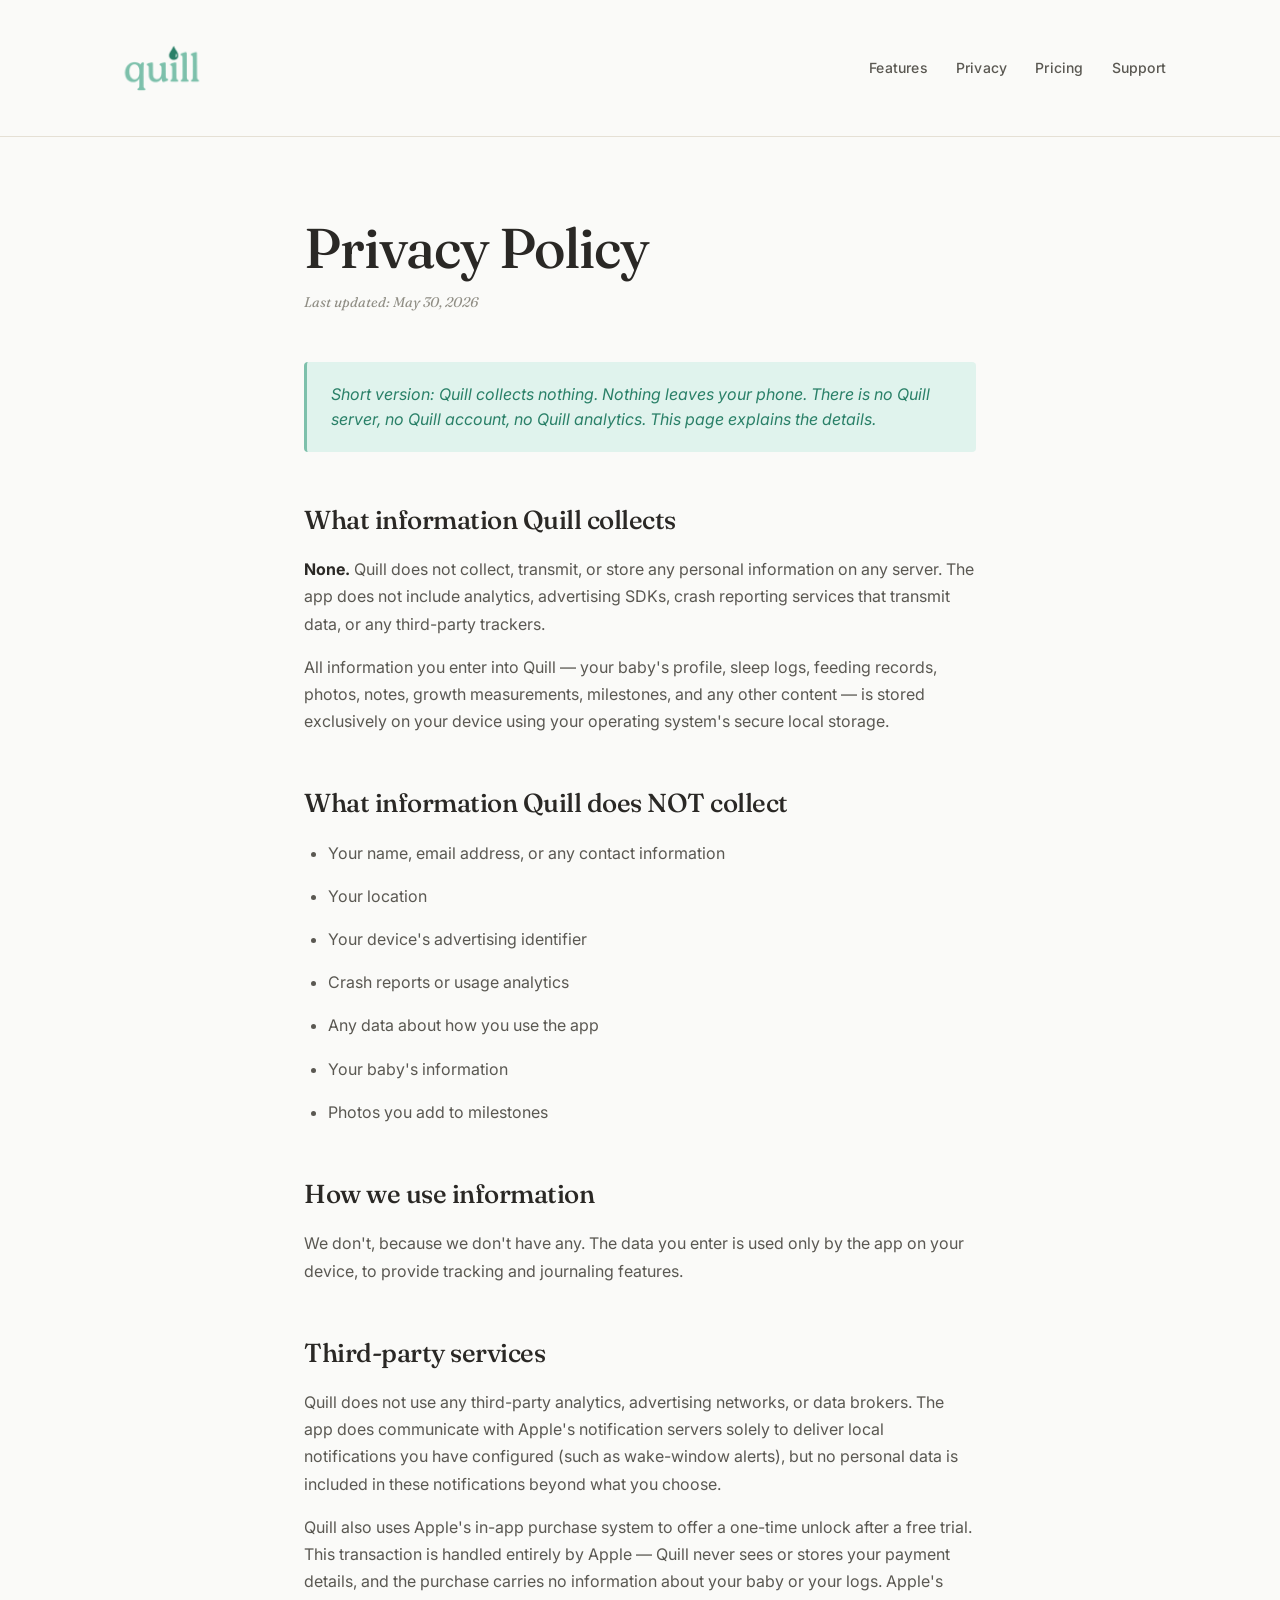
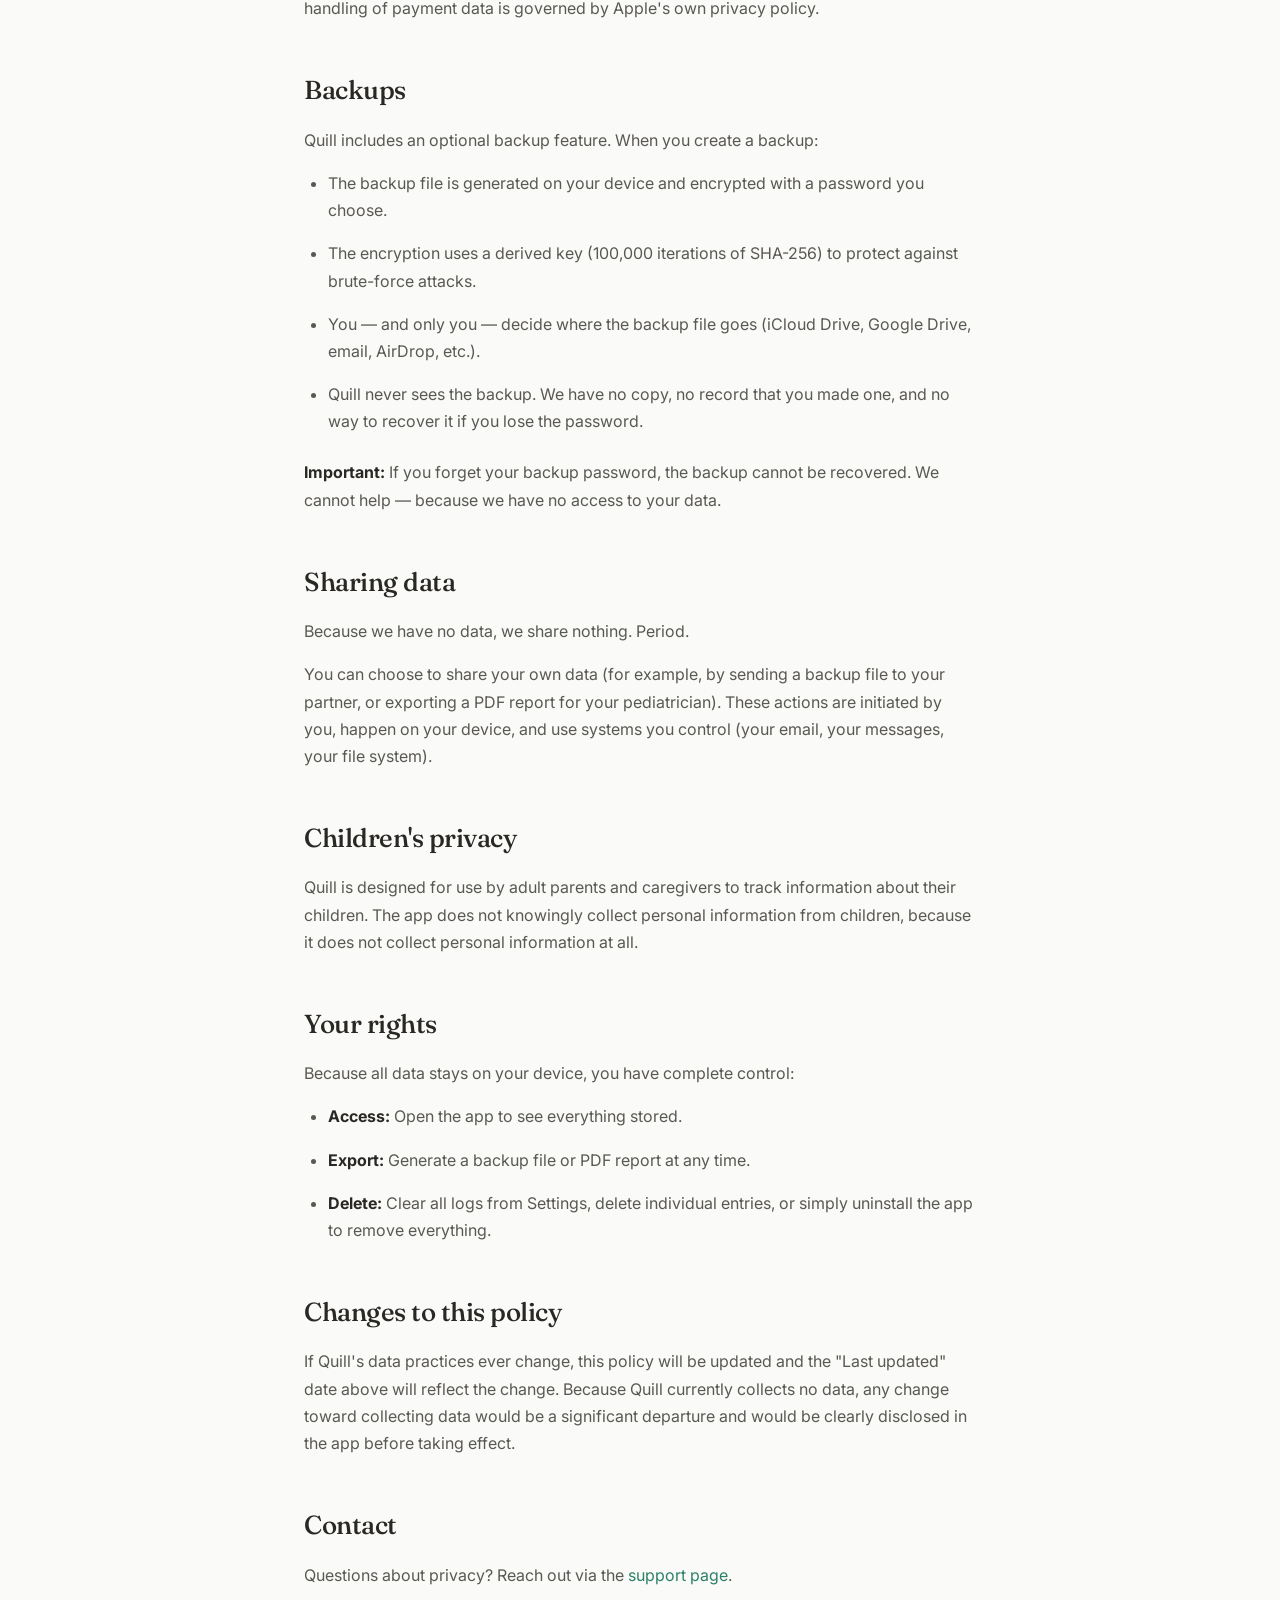
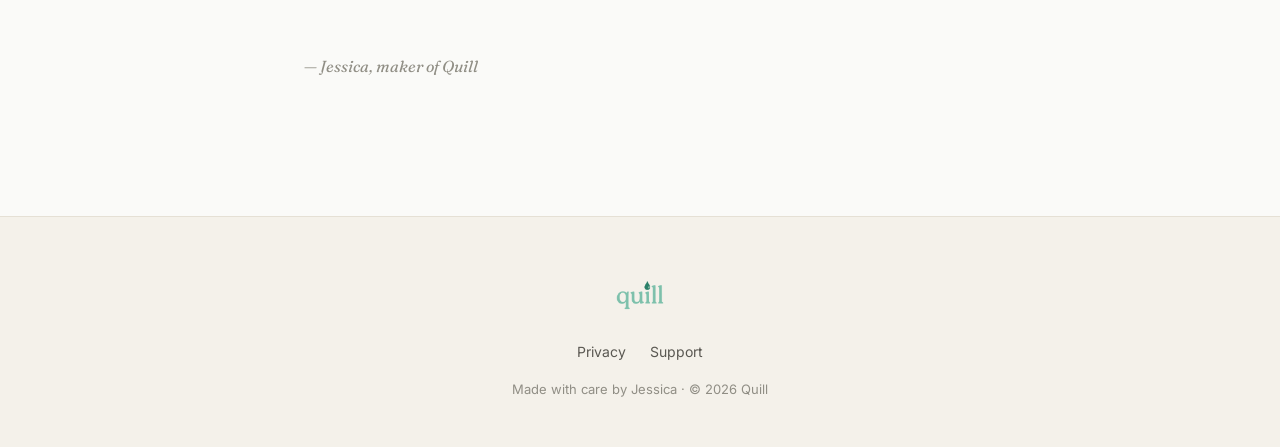
==== commit d02e22d9: "Add files via upload" ====
--- a/privacy.html
+++ b/privacy.html
@@ -19,6 +19,7 @@
       <nav class="site-nav">
         <a href="index.html#features">Features</a>
         <a href="index.html#privacy">Privacy</a>
+        <a href="index.html#pricing">Pricing</a>
         <a href="support.html">Support</a>
       </nav>
     </div>
@@ -28,7 +29,7 @@
     <div class="container article-inner">
 
       <h1>Privacy Policy</h1>
-      <p class="article-meta">Last updated: May 23, 2026</p>
+      <p class="article-meta">Last updated: May 30, 2026</p>
 
       <div class="callout">
         Short version: Quill collects nothing. Nothing leaves your phone. There is no Quill server, no Quill account, no Quill analytics. This page explains the details.
@@ -54,6 +55,7 @@
 
       <h2>Third-party services</h2>
       <p>Quill does not use any third-party analytics, advertising networks, or data brokers. The app does communicate with Apple's notification servers solely to deliver local notifications you have configured (such as wake-window alerts), but no personal data is included in these notifications beyond what you choose.</p>
+      <p>Quill also uses Apple's in-app purchase system to offer a one-time unlock after a free trial. This transaction is handled entirely by Apple — Quill never sees or stores your payment details, and the purchase carries no information about your baby or your logs. Apple's handling of payment data is governed by Apple's own privacy policy.</p>
 
       <h2>Backups</h2>
       <p>Quill includes an optional backup feature. When you create a backup:</p>
--- a/style.css
+++ b/style.css
@@ -361,6 +361,91 @@
 .maker-body:last-child { margin-bottom: 0; }
 
 /* ───────────────────────────────────────────────────────────
+   Pricing
+   ─────────────────────────────────────────────────────────── */
+.pricing {
+  padding: 100px 0;
+}
+.pricing-inner {
+  max-width: 640px;
+  margin: 0 auto;
+  text-align: center;
+}
+.pricing-lead {
+  font-size: 19px;
+  line-height: 1.7;
+  color: var(--ink-soft);
+  font-family: var(--font-display);
+  font-style: italic;
+  max-width: 30rem;
+  margin: 0 auto 48px;
+}
+.pricing-card {
+  background: var(--bg);
+  border: 1px solid var(--rule);
+  border-radius: 16px;
+  padding: 40px 32px;
+  max-width: 26rem;
+  margin: 0 auto;
+  box-shadow: 0 8px 28px rgba(0, 0, 0, 0.04);
+}
+.pricing-trial {
+  font-family: var(--font-display);
+  font-style: italic;
+  font-size: 15px;
+  letter-spacing: 0.4px;
+  color: var(--ink-faint);
+  margin: 0;
+}
+.pricing-price {
+  margin: 6px 0 0;
+  line-height: 1;
+}
+.pricing-amount {
+  font-family: var(--font-display);
+  font-size: 58px;
+  font-weight: 500;
+  letter-spacing: -1px;
+  color: var(--ink);
+}
+.pricing-once {
+  margin: 8px 0 28px;
+  font-size: 15px;
+  color: var(--ink-faint);
+}
+.pricing-points {
+  list-style: none;
+  padding: 0;
+  margin: 0;
+  text-align: left;
+}
+.pricing-points li {
+  display: flex;
+  gap: 14px;
+  padding: 16px 0;
+  border-top: 1px solid var(--rule);
+  font-size: 15px;
+  line-height: 1.6;
+  color: var(--ink-soft);
+}
+.pricing-points li:last-child {
+  border-bottom: 1px solid var(--rule);
+}
+.pricing-points li::before {
+  content: "→";
+  color: var(--accent);
+  font-weight: 600;
+  flex-shrink: 0;
+}
+.pricing-coda {
+  margin-top: 32px;
+  font-family: var(--font-display);
+  font-style: italic;
+  font-size: 17px;
+  color: var(--ink-soft);
+}
+
+/* ───────────────────────────────────────────────────────────
    CTA
    ─────────────────────────────────────────────────────────── */
 .cta {
@@ -522,7 +607,7 @@
 @media (max-width: 640px) {
   :root { --gutter: 20px; }
   .hero { padding: 60px 0 60px; }
-  .features, .privacy, .maker { padding: 64px 0; }
+  .features, .privacy, .maker, .pricing { padding: 64px 0; }
   .cta { padding: 80px 0; }
   .site-nav { gap: 16px; }
   .site-nav a { font-size: 13px; }
